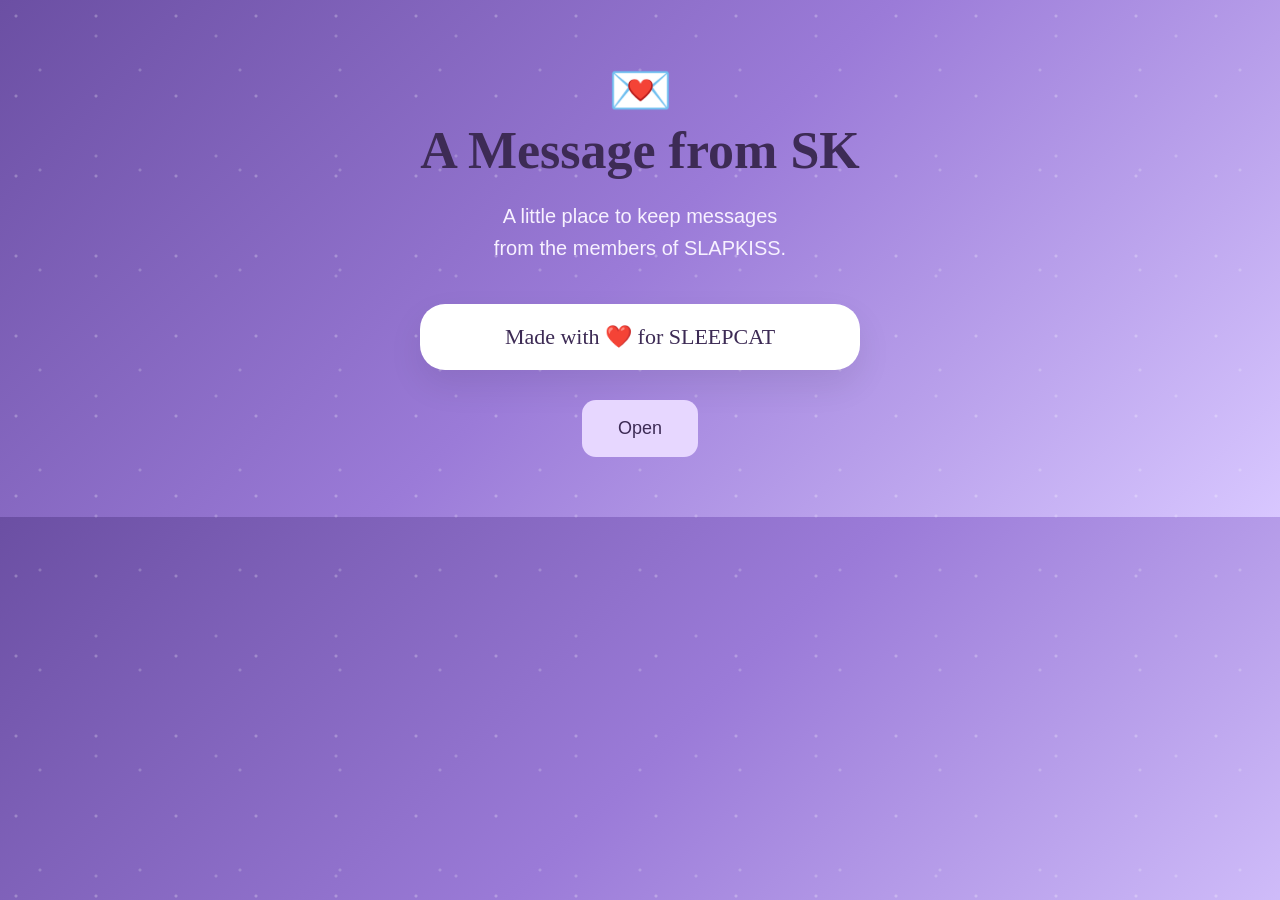
==== index.html @ 44123f95 "Add files via upload" ====
<!DOCTYPE html>
<html lang="en">

<head>

<meta charset="UTF-8">
<meta name="viewport" content="width=device-width, initial-scale=1.0">

<title>A Message from SK</title>

<link rel="stylesheet" href="css/style.css">

</head>


<body>

<div class="container">


<h1>
💌
<br>
A Message from SK
</h1>


<p class="subtitle">

A little place to keep messages
<br>
from the members of SLAPKISS.

</p>


<div class="intro-box">

Made with ❤️ for SLEEPCAT

</div>


<a href="message.html">

<button>
Open
</button>

</a>


</div>


<script src="js/script.js"></script>

</body>

</html>
---- css/style.css ----
body{

    margin:0;

    background:
    radial-gradient(circle at 20% 20%, rgba(255,255,255,.25) 1px, transparent 2px),
    radial-gradient(circle at 80% 30%, rgba(255,255,255,.2) 1px, transparent 2px),
    radial-gradient(circle at 40% 70%, rgba(255,255,255,.2) 1px, transparent 2px),
    linear-gradient(135deg,#6B4FA3,#9B7BD8,#D8C7FF);

    background-size:
    80px 80px,
    120px 120px,
    100px 100px,
    cover;

    font-family:Arial, Helvetica, sans-serif;

    color:#3D2B55;

}


.container{

    width:min(900px,90%);

    margin:60px auto;

    text-align:center;

}


h1 {

    font-size: 52px;

    margin-bottom: 20px;

    font-family: Georgia, serif;

}


.subtitle {

    font-size:20px;

    color:#F7F1FF;

    line-height:1.6;

    margin-bottom:40px;

}


button {

     background:#E7D7FF;
     color:#3D2B55;
    border: none;

    padding: 18px 36px;

    font-size: 18px;

    border-radius: 14px;

    cursor: pointer;

    transition: 0.3s;

}


button:hover {

    transform:translateY(-3px);

    opacity:0.85;

    background:#D4B8FF;

}

.card p:first-child {

    font-family:Georgia, serif;

    font-size:24px;

}
.menu {

    display:flex;

    flex-direction:column;

    gap:15px;

    width:300px;

    margin:30px auto;

}


.menu a {

    background:white;

    padding:18px;

    border-radius:15px;

    text-decoration:none;

    color:#3D2B55;

    font-size:20px;

    box-shadow:0 8px 20px rgba(0,0,0,0.08);

    transition:0.3s;

}


.menu a:hover {

    transform:translateY(-3px);

    background:#FFF3C4;

}
.message-list {

    width: 350px;

    margin: auto;

}


.card h2 {

    font-size:22px;

    margin-bottom:15px;

}


small {

    color:#888;

}

.video-list .card {

    margin-bottom:25px;

}


.video-list button {

    background:#F4C542;

}

.video-box {

    height:180px;

    background:#F5F5F5;

    border-radius:18px;

    display:flex;

    justify-content:center;

    align-items:center;

    font-size:50px;

    margin:20px 0;

    color:#777;

}

.video-list{

    width:min(900px,90%);

    margin:40px auto;

}

.card{

    background:white;

    padding:30px;

    border-radius:25px;

    margin-bottom:40px;

    box-shadow:0 15px 35px rgba(0,0,0,.08);

}

.letter-list{

    width:350px;

    margin:40px auto;

}


.letter{

    position:relative;

    display:block;

    width:320px;

    height:180px;

    margin:35px auto;

    background:#FFFDF8;

    border-radius:15px;

    text-decoration:none;

    color:#3D2B55;

    overflow:hidden;

    box-shadow:0 15px 35px rgba(0,0,0,.12);

    transition:.35s;

}


.letter:hover{

    transform:scale(1.05);

    box-shadow:0 25px 50px rgba(0,0,0,.18);

}



.flap{

    position:absolute;

    top:0;

    left:0;

    width:100%;

    height:85px;

    background:#E7D7FF;

    clip-path:polygon(0 0,100% 0,50% 100%);

}



.letter-name{

    position:absolute;

    bottom:40px;

    width:100%;

    font-family:Georgia, serif;

    text-align:center;

    font-size:30px;

    font-weight:bold;

    letter-spacing:6px;

}

.paper{

    background:#FFFDF8;

    width:min(700px,90%);

    margin:auto;

    padding:60px;

    border-radius:25px;

    box-shadow:0 20px 50px rgba(0,0,0,.12);

}


.letter-text{

    text-align:left;

    font-size:20px;

    line-height:2;

    margin-top:40px;

}

.signature{

    width:170px;

    display:block;

    margin:25px auto;

    mix-blend-mode:multiply;

}

.letter:hover .flap{
    transform:translateY(-15px);
}

.flap{
    transition:.35s;
    transform-origin:top;
}

@media(max-width:600px){

    .paper{
        padding:30px 20px;
    }

    .letter{
        width:280px;
        height:160px;
    }

    .letter-name{
        font-size:26px;
    }

    .letter-text{
        font-size:18px;
    }

}

.video-card{
    background:white;
    padding:30px;
    border-radius:25px;
    margin:30px auto;
    width:min(400px,90%);
    box-shadow:0 15px 35px rgba(0,0,0,.08);
}

.video-player{
    width:300px;
    max-width:100%;
    height:auto;
    max-height:600px;
    border-radius:18px;
    margin-top:20px;
}

.quote{

    background:white;

    width:300px;

    margin:30px auto;

    padding:20px 30px;

    border-radius:25px;

    box-shadow:0 15px 35px rgba(0,0,0,.08);

}


.quote p{

    font-family:Georgia, serif;

    font-size:22px;

    line-height:1.8;

    color:#3D2B55;

    margin:0;

}

.intro-box{

    background:white;

    width:min(400px,80%);

    margin:30px auto;

    padding:20px;

    border-radius:25px;

    font-family:Georgia, serif;

    font-size:22px;

    color:#3D2B55;

    box-shadow:0 15px 35px rgba(0,0,0,.08);

}

.menu a{

    background:white;

    padding:25px;

    border-radius:25px;

    text-decoration:none;

    color:#3D2B55;

    font-size:24px;

    font-weight:bold;

    box-shadow:0 15px 35px rgba(0,0,0,.08);

    display:flex;

    flex-direction:column;

    gap:8px;

}


.menu a small{

    font-size:14px;

    font-weight:normal;

    color:#8B79A8;

}


.menu-icon{

    font-size:40px;

}

.container{

    animation:fadeIn .8s ease;

}


@keyframes fadeIn{

    from{

        opacity:0;

        transform:translateY(15px);

    }


    to{

        opacity:1;

        transform:translateY(0);

    }

}

.letter-title{

    font-family:Georgia, serif;

    font-size:34px;

    color:#6B4FA3;

    letter-spacing:5px;

}

.paper hr{

    border:none;

    border-top:1px solid #E7D7FF;

    margin-top:40px;

}

.paper{

    animation: paperOpen .8s ease;

}


@keyframes paperOpen{

    from{

        opacity:0;

        transform:translateY(30px);

    }


    to{

        opacity:1;

        transform:translateY(0);

    }

}

.letter-text{

    animation: textAppear 1.2s ease;

}


@keyframes textAppear{

    from{

        opacity:0;

    }


    to{

        opacity:1;

    }

}

.signature{

    width:150px;

    display:block;

    margin:15px auto;

    mix-blend-mode:multiply;

    opacity:0;

    animation: signAppear 1.5s ease forwards;

    animation-delay:5s;

}


@keyframes signAppear{

    from{

        opacity:0;

        transform:translateY(15px);

    }


    to{

        opacity:1;

        transform:translateY(0);

    }

}

.letter{

    animation: floatLetter 3s ease-in-out infinite;

}


@keyframes floatLetter{

    0%,100%{

        transform:translateY(0);

    }


    50%{

        transform:translateY(-8px);

    }

}

.letter:active{

    transform:scale(.95);

}
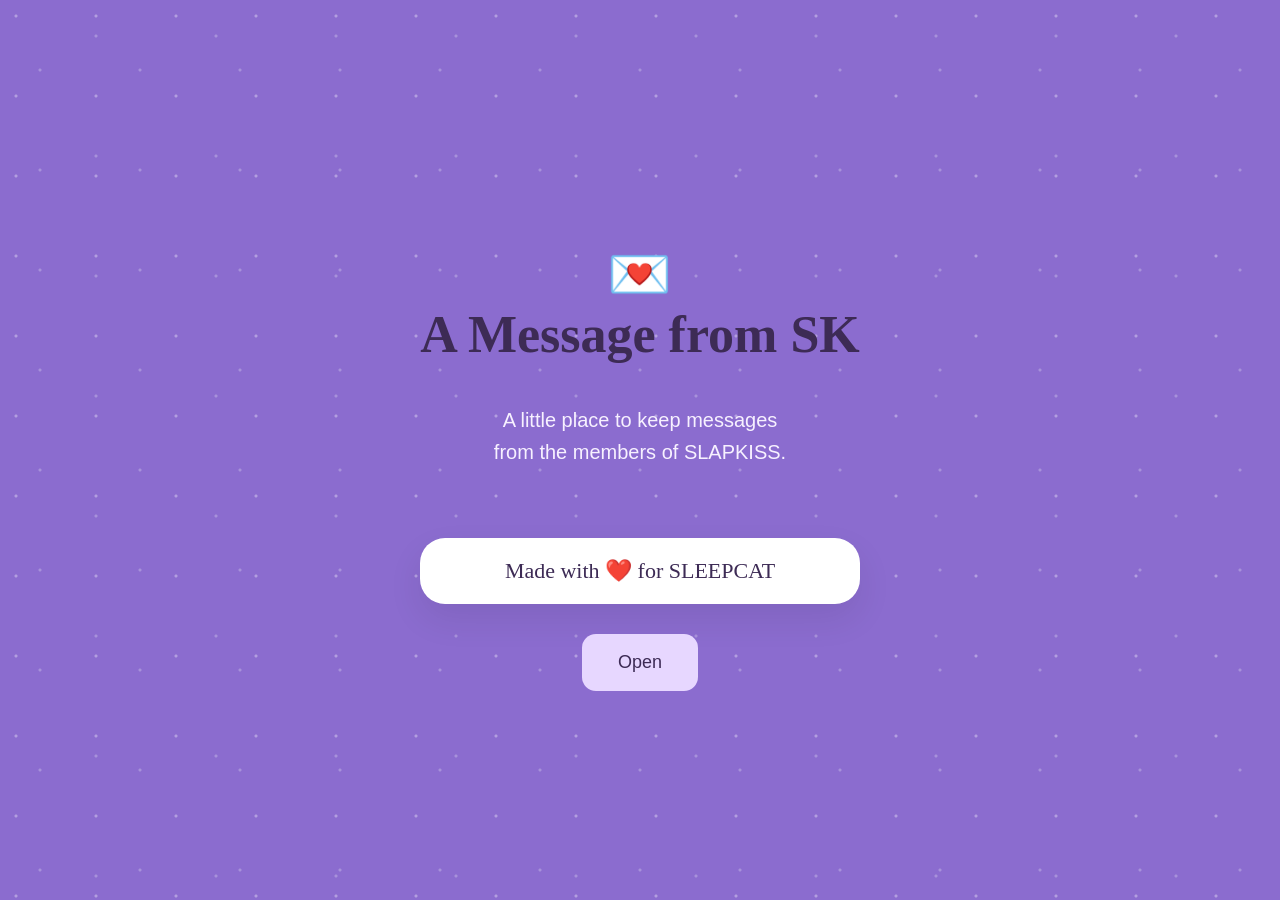
==== commit 483fb990: "Add files via upload shift home page to center" ====
--- a/index.html
+++ b/index.html
@@ -15,7 +15,7 @@
 
 <body>
 
-<div class="container">
+<div class="container home">
 
 
 <h1>
--- a/css/style.css
+++ b/css/style.css
@@ -1,18 +1,22 @@
+@font-face {
+    font-family: "Torsilp";
+    src: url("../fonts/TorsilpKhitthuengSamoe.ttf") format("truetype");
+}
+
 body{
 
     margin:0;
 
     background:
-    radial-gradient(circle at 20% 20%, rgba(255,255,255,.25) 1px, transparent 2px),
-    radial-gradient(circle at 80% 30%, rgba(255,255,255,.2) 1px, transparent 2px),
-    radial-gradient(circle at 40% 70%, rgba(255,255,255,.2) 1px, transparent 2px),
-    linear-gradient(135deg,#6B4FA3,#9B7BD8,#D8C7FF);
+    radial-gradient(circle at 20% 20%, rgba(255,255,255,.35) 1px, transparent 2px),
+    radial-gradient(circle at 80% 30%, rgba(255,255,255,.25) 1px, transparent 2px),
+    radial-gradient(circle at 40% 70%, rgba(255,255,255,.25) 1px, transparent 2px),
+    #8B6CCF;
 
     background-size:
     80px 80px,
     120px 120px,
-    100px 100px,
-    cover;
+    100px 100px;
 
     font-family:Arial, Helvetica, sans-serif;
 
@@ -325,9 +329,11 @@
 
     text-align:left;
 
-    font-size:20px;
-
-    line-height:2;
+    font-family:"Torsilp", sans-serif;
+
+    font-size:30px;
+
+    line-height:1.8;
 
     margin-top:40px;
 
@@ -592,72 +598,91 @@
 
 }
 
-.signature{
-
-    width:150px;
-
+
+@keyframes signAppear{
+
+    from{
+
+        opacity:0;
+
+        transform:translateY(15px);
+
+    }
+
+
+    to{
+
+        opacity:1;
+
+        transform:translateY(0);
+
+    }
+
+}
+
+.letter{
+
+    animation: floatLetter 3s ease-in-out infinite;
+
+}
+
+
+@keyframes floatLetter{
+
+    0%,100%{
+
+        transform:translateY(0);
+
+    }
+
+
+    50%{
+
+        transform:translateY(-8px);
+
+    }
+
+}
+
+.letter:active{
+
+    transform:scale(.95);
+
+}
+
+.polaroid{
     display:block;
-
-    margin:15px auto;
-
-    mix-blend-mode:multiply;
-
-    opacity:0;
-
-    animation: signAppear 1.5s ease forwards;
-
-    animation-delay:5s;
-
-}
-
-
-@keyframes signAppear{
-
-    from{
-
-        opacity:0;
-
-        transform:translateY(15px);
-
-    }
-
-
-    to{
-
-        opacity:1;
-
-        transform:translateY(0);
-
-    }
-
-}
-
-.letter{
-
-    animation: floatLetter 3s ease-in-out infinite;
-
-}
-
-
-@keyframes floatLetter{
-
-    0%,100%{
-
-        transform:translateY(0);
-
-    }
-
-
-    50%{
-
-        transform:translateY(-8px);
-
-    }
-
-}
-
-.letter:active{
-
-    transform:scale(.95);
-
+    width:220px !important;
+    height:auto !important;
+    max-width:60% !important;
+    margin:35px auto;
+    object-fit:contain;
+    transform:rotate(2deg);
+    filter:drop-shadow(0 10px 15px rgba(0,0,0,.15));
+}
+
+@media(max-width:600px){
+
+    .polaroid{
+        width:220px !important;
+        max-width:75% !important;
+    }
+
+}
+
+.menu-note{
+    margin-top:25px;
+    font-size:16px;
+    line-height:1.7;
+    color:whitesmoke;
+}
+
+.home{
+    min-height:100vh;
+    display:flex;
+    flex-direction:column;
+    justify-content:center;
+    align-items:center;
+    box-sizing:border-box;
+    margin:0 auto;
 }
